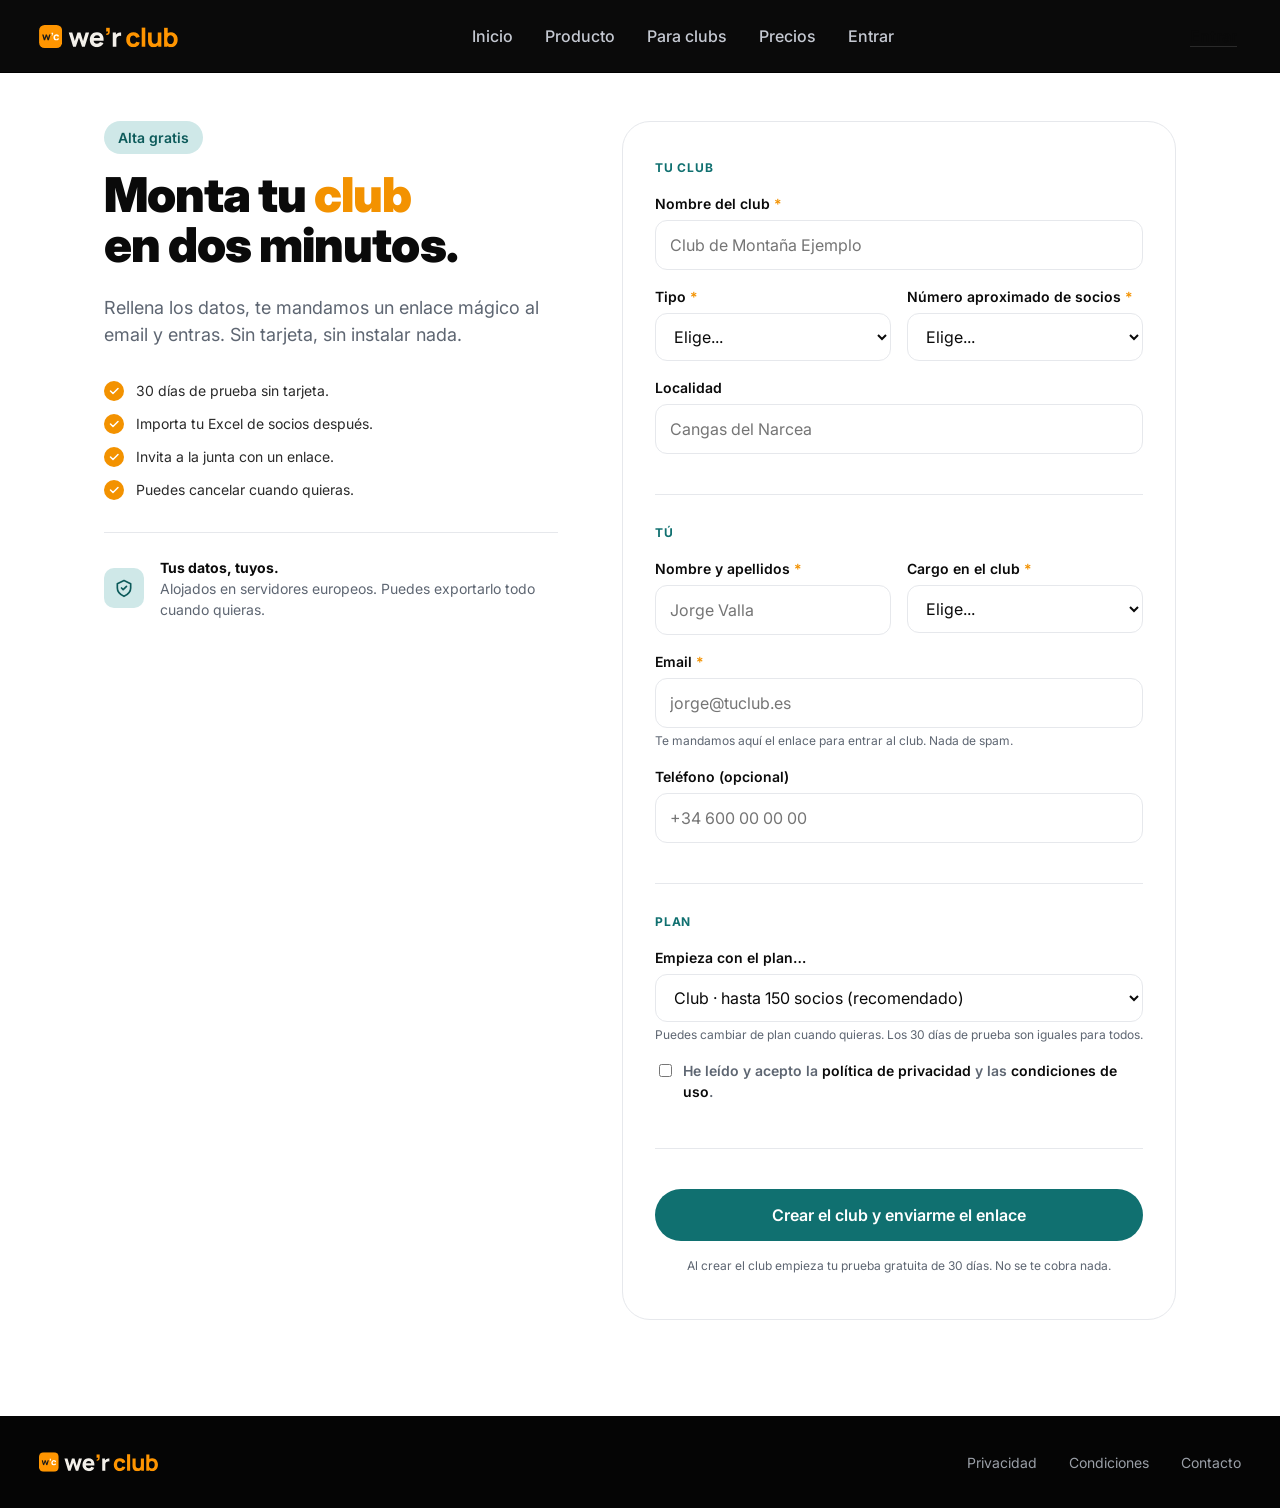
==== alta/index.html @ 2444fe01 "Primera versión del sitio comercial werclub.com Home, Producto (6 secciones: Socios, Material, Activ" ====
<!DOCTYPE html>
<html lang="es">
<head>
  <meta charset="UTF-8">
  <meta name="viewport" content="width=device-width, initial-scale=1">
  <title>Crea tu club — we'r club</title>
  <meta name="description" content="Crea tu club en we'r club en 2 minutos. Sin tarjeta, con 30 días gratis. Te mandamos el enlace mágico al email.">
  <meta name="robots" content="noindex, follow">
  <link rel="icon" type="image/svg+xml" href="/assets/favicon/favicon.svg">
  <link rel="icon" type="image/png" sizes="32x32" href="/assets/favicon/favicon-32.png">
  <link rel="icon" type="image/png" sizes="16x16" href="/assets/favicon/favicon-16.png">
  <link rel="shortcut icon" href="/assets/favicon/favicon.ico">
  <link rel="apple-touch-icon" href="/assets/favicon/apple-touch-icon.png">
  <link rel="manifest" href="/assets/favicon/site.webmanifest">
  <meta name="theme-color" content="#FF9500">
  <meta property="og:type" content="website">
  <meta property="og:site_name" content="we'r club">
  <meta property="og:image" content="https://werclub.com/assets/og-image.jpg">
  <meta property="og:image:width" content="1600">
  <meta property="og:image:height" content="1000">
  <meta name="twitter:card" content="summary_large_image">
  <link rel="preconnect" href="https://fonts.googleapis.com">
  <link rel="preconnect" href="https://fonts.gstatic.com" crossorigin>
  <link rel="stylesheet" href="https://fonts.googleapis.com/css2?family=Inter:wght@400;500;600;700;900&display=swap">
  <link rel="stylesheet" href="../css/main.css">
</head>
<body>

<header class="site-header">
  <div class="container nav">
    <a href="/" class="nav__logo">
      <span class="nav__logo-badge">wc</span>
      <span class="nav__logo-text"><b>we'r</b> <span>club</span></span>
    </a>
    <nav>
      <ul class="nav__links">
        <li><a href="/">Inicio</a></li>
        <li><a href="/producto/">Producto</a></li>
        <li><a href="/para-clubs/">Para clubs</a></li>
        <li><a href="/precios/">Precios</a></li>
        <li><a href="/entrar/">Entrar</a></li>
      </ul>
    </nav>
    <div class="nav__cta">
      <a href="/entrar/" class="btn btn--link">Entrar</a>
      <button class="nav__toggle" aria-label="Abrir menú">
        <svg viewBox="0 0 24 24" fill="none" stroke="currentColor" stroke-width="2.4" stroke-linecap="round"><path d="M4 7h16M4 12h16M4 17h16"/></svg>
      </button>
    </div>
  </div>
</header>

<main>
<section class="alta">
  <div class="container alta__grid">

    <aside class="alta__aside">
      <span class="chip">Alta gratis</span>
      <h1 class="alta__title">Monta tu <em>club</em><br>en dos minutos.</h1>
      <p class="alta__lead">Rellena los datos, te mandamos un enlace mágico al email y entras. Sin tarjeta, sin instalar nada.</p>
      <ul class="alta__bullets">
        <li>30 días de prueba sin tarjeta.</li>
        <li>Importa tu Excel de socios después.</li>
        <li>Invita a la junta con un enlace.</li>
        <li>Puedes cancelar cuando quieras.</li>
      </ul>
      <div class="alta__trust">
        <span class="alta__trust-icon">
          <svg viewBox="0 0 24 24" fill="none" stroke="currentColor" stroke-width="2" stroke-linecap="round" stroke-linejoin="round"><path d="M12 3l8 4v5c0 5-3.5 8-8 10-4.5-2-8-5-8-10V7l8-4z"/><path d="M9 12l2 2 4-4"/></svg>
        </span>
        <div class="alta__trust-body">
          <b>Tus datos, tuyos.</b>
          Alojados en servidores europeos. Puedes exportarlo todo cuando quieras.
        </div>
      </div>
    </aside>

    <form class="alta__form" id="alta-form" novalidate>

      <div class="alta__form-section">
        <span class="alta__form-eyebrow">Tu club</span>

        <div class="field">
          <label for="f-club-name">Nombre del club <span aria-hidden="true" style="color:var(--c-orange)">*</span></label>
          <input type="text" id="f-club-name" name="club_name" required placeholder="Club de Montaña Ejemplo" autocomplete="organization">
        </div>

        <div class="alta__field-row">
          <div class="field">
            <label for="f-club-type">Tipo <span aria-hidden="true" style="color:var(--c-orange)">*</span></label>
            <select id="f-club-type" name="club_type" required>
              <option value="">Elige...</option>
              <option value="montana">Montaña y naturaleza</option>
              <option value="deportivo">Deportivo</option>
              <option value="cultural">Peña y cultural</option>
              <option value="vecinal">Vecinal</option>
              <option value="otro">Otro</option>
            </select>
          </div>
          <div class="field">
            <label for="f-club-size">Número aproximado de socios <span aria-hidden="true" style="color:var(--c-orange)">*</span></label>
            <select id="f-club-size" name="club_size" required>
              <option value="">Elige...</option>
              <option value="xs">Menos de 30</option>
              <option value="s">30 a 80</option>
              <option value="m">80 a 150</option>
              <option value="l">Más de 150</option>
            </select>
          </div>
        </div>

        <div class="field">
          <label for="f-club-city">Localidad</label>
          <input type="text" id="f-club-city" name="club_city" placeholder="Cangas del Narcea" autocomplete="address-level2">
        </div>
      </div>

      <div class="alta__form-section">
        <span class="alta__form-eyebrow">Tú</span>

        <div class="alta__field-row">
          <div class="field">
            <label for="f-name">Nombre y apellidos <span aria-hidden="true" style="color:var(--c-orange)">*</span></label>
            <input type="text" id="f-name" name="name" required placeholder="Jorge Valla" autocomplete="name">
          </div>
          <div class="field">
            <label for="f-role">Cargo en el club <span aria-hidden="true" style="color:var(--c-orange)">*</span></label>
            <select id="f-role" name="role" required>
              <option value="">Elige...</option>
              <option value="tesoreria">Tesorería</option>
              <option value="presidencia">Presidencia</option>
              <option value="secretaria">Secretaría</option>
              <option value="junta">Junta directiva</option>
              <option value="otro">Otro</option>
            </select>
          </div>
        </div>

        <div class="field">
          <label for="f-email">Email <span aria-hidden="true" style="color:var(--c-orange)">*</span></label>
          <input type="email" id="f-email" name="email" required placeholder="jorge@tuclub.es" autocomplete="email">
          <p class="field__hint">Te mandamos aquí el enlace para entrar al club. Nada de spam.</p>
        </div>

        <div class="field">
          <label for="f-phone">Teléfono (opcional)</label>
          <input type="tel" id="f-phone" name="phone" placeholder="+34 600 00 00 00" autocomplete="tel">
        </div>
      </div>

      <div class="alta__form-section">
        <span class="alta__form-eyebrow">Plan</span>

        <div class="field">
          <label for="f-plan">Empieza con el plan…</label>
          <select id="f-plan" name="plan">
            <option value="pena">Peña · hasta 30 socios</option>
            <option value="club" selected>Club · hasta 150 socios (recomendado)</option>
            <option value="federacion">Federación · hablamos antes</option>
          </select>
          <p class="field__hint">Puedes cambiar de plan cuando quieras. Los 30 días de prueba son iguales para todos.</p>
        </div>

        <div class="field field--check">
          <input type="checkbox" id="f-rgpd" name="rgpd" required>
          <label for="f-rgpd">He leído y acepto la <a href="/legal/privacidad/">política de privacidad</a> y las <a href="/legal/condiciones/">condiciones de uso</a>.</label>
        </div>
      </div>

      <button type="submit" class="btn btn--primary alta__submit">Crear el club y enviarme el enlace</button>

      <div class="alta__error" id="alta-error" role="alert"></div>
      <div class="alta__success" id="alta-success" role="status"></div>

      <p class="alta__disclaimer">Al crear el club empieza tu prueba gratuita de 30 días. No se te cobra nada.</p>
    </form>

  </div>
</section>
</main>

<footer class="site-footer">
  <div class="container site-footer__row">
    <a href="/" class="nav__logo site-footer__logo">
      <span class="nav__logo-badge">wc</span>
      <span><b>we'r</b> club</span>
    </a>
    <ul class="site-footer__links">
      <li><a href="/legal/privacidad/">Privacidad</a></li>
      <li><a href="/legal/condiciones/">Condiciones</a></li>
      <li><a href="/legal/contacto/">Contacto</a></li>
    </ul>
  </div>
</footer>

<script src="../js/nav.js" defer></script>
<script src="../js/alta.js" defer></script>
</body>
</html>
---- css/main.css ----
@import url("tokens.css");

*, *::before, *::after { box-sizing: border-box; }
html { scroll-behavior: smooth; }
body {
  margin: 0;
  font-family: var(--ff-body);
  font-size: var(--fs-body);
  line-height: 1.5;
  color: var(--c-ink);
  background: var(--c-surface);
  -webkit-font-smoothing: antialiased;
  text-rendering: optimizeLegibility;
}
img, svg { display: block; max-width: 100%; }
a { color: var(--c-ink); text-decoration: none; }
a:hover { text-decoration: underline; text-underline-offset: 3px; }
button { font: inherit; cursor: pointer; border: none; background: none; color: inherit; }

.container {
  width: 100%;
  max-width: var(--container);
  margin: 0 auto;
  padding: 0 var(--s-5);
}

/* ---------- Header ---------- */
.site-header {
  position: sticky;
  top: 0;
  z-index: 50;
  background: var(--c-ink);
  color: #fff;
  border-bottom: 1px solid #000;
}
.nav {
  height: var(--nav-h);
  display: flex;
  align-items: center;
  justify-content: space-between;
  gap: var(--s-5);
}
.nav__logo {
  display: inline-block;
  width: 140px;
  height: 32px;
  background: url("/assets/logo/werclub-logo-horizontal-negativo.svg") no-repeat center left / contain;
  text-indent: -9999px;
  overflow: hidden;
  white-space: nowrap;
  color: var(--c-ink);
}
.nav__logo:hover { text-decoration: none; }
.nav__logo span, .nav__logo b { display: none; }

.site-footer__logo {
  background-image: url("/assets/logo/werclub-logo-horizontal-negativo.svg");
}

.nav__links {
  display: flex;
  align-items: center;
  gap: var(--s-6);
  list-style: none;
  margin: 0;
  padding: 0;
}
.nav__links a {
  color: #C5C9D2;
  font-weight: var(--fw-medium);
  position: relative;
  padding: 10px 0;
  transition: color 150ms ease;
}
.nav__links a:hover {
  color: #fff;
  text-decoration: none;
}
.nav__links a[aria-current="page"] {
  color: #fff;
}
.nav__links a[aria-current="page"]::after {
  content: "";
  position: absolute;
  left: 0;
  right: 0;
  bottom: 4px;
  height: 3px;
  background: var(--c-orange);
  border-radius: 2px;
}

.nav__cta { display: flex; align-items: center; gap: var(--s-4); }

.nav__toggle {
  display: none;
  width: 40px;
  height: 40px;
  align-items: center;
  justify-content: center;
  color: #fff;
}
.nav__toggle svg { width: 22px; height: 22px; }

/* ---------- Buttons ---------- */
.btn {
  display: inline-flex;
  align-items: center;
  justify-content: center;
  gap: var(--s-2);
  padding: 14px 22px;
  border-radius: var(--r-pill);
  font-weight: var(--fw-semi);
  font-size: 1rem;
  transition: background 150ms ease;
  white-space: nowrap;
}
.btn:hover { text-decoration: none; }
.btn--primary {
  background: var(--c-action);
  color: #fff;
}
.btn--primary:hover { background: var(--c-action-hover); }
.btn--link {
  color: var(--c-ink);
  font-weight: var(--fw-semi);
  text-decoration: underline;
  text-decoration-color: var(--c-ink-soft);
  text-underline-offset: 4px;
  padding: 14px 4px;
}
.btn--link:hover { text-decoration-color: var(--c-ink); }

/* ---------- Hero ---------- */
.hero {
  padding: var(--s-8) 0 var(--s-5);
}
.hero__grid {
  display: grid;
  grid-template-columns: 1.1fr 0.9fr;
  gap: var(--s-8);
  align-items: center;
}
.chip {
  display: inline-flex;
  align-items: center;
  padding: 6px 14px;
  border-radius: var(--r-pill);
  background: var(--c-chip-bg);
  color: var(--c-chip-ink);
  font-size: var(--fs-small);
  font-weight: var(--fw-semi);
  margin-bottom: var(--s-5);
}
.hero__title {
  font-family: var(--ff-display);
  font-size: var(--fs-display);
  font-weight: var(--fw-black);
  line-height: 1.04;
  letter-spacing: -0.02em;
  margin: 0 0 var(--s-5);
  color: var(--c-ink);
}
.hero__title em {
  color: var(--c-orange);
  font-style: normal;
}
.hero__lead {
  font-size: 1.125rem;
  color: var(--c-mute);
  max-width: 44ch;
  margin: 0 0 var(--s-7);
}
.hero__ctas {
  display: flex;
  align-items: center;
  gap: var(--s-5);
  flex-wrap: wrap;
}

/* ---------- Phone mockup ---------- */
.phone {
  justify-self: center;
  width: 320px;
  background: #111;
  border-radius: 38px;
  padding: 14px 10px 18px;
  box-shadow: var(--shadow-mockup);
  position: relative;
}
.phone::before {
  content: "";
  position: absolute;
  top: 10px;
  left: 50%;
  transform: translateX(-50%);
  width: 110px;
  height: 22px;
  background: #0a0a0a;
  border-radius: 14px;
  z-index: 2;
}
.phone__screen {
  background: #fff;
  border-radius: 26px;
  overflow: hidden;
  padding: 36px 14px 10px;
  display: flex;
  flex-direction: column;
  gap: 10px;
  min-height: 560px;
}
.phone__club {
  display: flex;
  align-items: center;
  gap: 8px;
  font-size: 11px;
}
.phone__club-badge {
  width: 28px;
  height: 28px;
  border-radius: 6px;
  background: var(--c-orange);
  color: #fff;
  font-weight: var(--fw-black);
  font-size: 11px;
  display: inline-flex;
  align-items: center;
  justify-content: center;
}
.phone__club-name { font-weight: var(--fw-bold); font-size: 12px; }
.phone__club-meta { color: var(--c-mute); font-size: 10px; }

.phone__hello {
  font-weight: var(--fw-black);
  font-size: 22px;
  letter-spacing: -0.02em;
  margin: 4px 0 0;
}
.phone__stats {
  display: grid;
  grid-template-columns: repeat(3, 1fr);
  gap: 8px;
  padding: 4px 0 10px;
  border-bottom: 1px solid var(--c-line);
}
.phone__stat b {
  display: block;
  font-size: 22px;
  font-weight: var(--fw-black);
  color: var(--c-orange);
  line-height: 1;
}
.phone__stat span { font-size: 9px; color: var(--c-mute); }

.phone__section-head {
  display: flex;
  align-items: center;
  justify-content: space-between;
  font-size: 10px;
  margin-top: 4px;
}
.phone__section-head b { font-size: 11px; letter-spacing: 0.04em; }
.phone__section-head a { color: var(--c-action); font-size: 10px; }

.phone__item {
  display: flex;
  align-items: center;
  gap: 8px;
  padding: 6px 0;
  border-bottom: 1px solid var(--c-line);
}
.phone__item-thumb {
  width: 32px;
  height: 32px;
  border-radius: 6px;
  background: var(--c-surface-2);
}
.phone__item-body { flex: 1; font-size: 11px; }
.phone__item-body b { display: block; font-weight: var(--fw-semi); }
.phone__item-body span { color: var(--c-mute); font-size: 9px; }
.phone__item-days { font-weight: var(--fw-bold); font-size: 11px; }

.phone__event {
  background: #0a0a0a;
  color: #fff;
  border-radius: 14px;
  padding: 12px;
  margin-top: 8px;
}
.phone__event-tag {
  display: inline-block;
  background: var(--c-orange);
  color: #fff;
  font-size: 9px;
  font-weight: var(--fw-bold);
  padding: 2px 8px;
  border-radius: 4px;
  letter-spacing: 0.04em;
}
.phone__event-title {
  font-weight: var(--fw-black);
  font-size: 16px;
  margin: 6px 0 2px;
  letter-spacing: -0.01em;
}
.phone__event-meta { font-size: 10px; opacity: 0.8; }
.phone__event-ctas { display: flex; gap: 6px; margin-top: 8px; }
.phone__event-ctas button {
  flex: 1;
  padding: 6px;
  border-radius: 6px;
  font-size: 10px;
  font-weight: var(--fw-semi);
  background: var(--c-orange);
  color: #fff;
}
.phone__event-ctas button + button { background: #fff; color: #0a0a0a; }

.phone__tabs {
  display: flex;
  justify-content: space-around;
  padding-top: 8px;
  margin-top: auto;
  border-top: 1px solid var(--c-line);
  font-size: 9px;
  color: var(--c-mute);
}
.phone__tabs span.active { color: var(--c-orange); font-weight: var(--fw-bold); }

/* ---------- Stats band ---------- */
.stats-band {
  background: var(--c-teal);
  color: #fff;
  padding: var(--s-7) 0;
}
.stats-band__grid {
  display: grid;
  grid-template-columns: repeat(3, 1fr);
  gap: var(--s-6);
}
.stats-band__n {
  font-size: clamp(2.25rem, 4.5vw, 3.75rem);
  font-weight: var(--fw-black);
  line-height: 1;
  letter-spacing: -0.02em;
}
.stats-band__label {
  margin-top: var(--s-3);
  font-size: 1rem;
  opacity: 0.9;
  max-width: 28ch;
}

/* ---------- Feature cards ---------- */
.features {
  padding: var(--s-9) 0 var(--s-7);
}
.features__grid {
  display: grid;
  grid-template-columns: repeat(3, 1fr);
  gap: var(--s-5);
}
.feature {
  background: var(--c-surface-2);
  border-radius: var(--r-xl);
  padding: var(--s-6);
}
.feature__icon {
  width: 56px;
  height: 56px;
  border-radius: 14px;
  display: inline-flex;
  align-items: center;
  justify-content: center;
  margin-bottom: var(--s-5);
  color: #fff;
}
.feature__icon svg { width: 28px; height: 28px; }
.feature--material .feature__icon { background: var(--c-orange); }
.feature--cuotas .feature__icon { background: var(--c-teal); }
.feature--comunidad .feature__icon { background: var(--c-ink); }
.feature__title {
  font-size: 1.5rem;
  font-weight: var(--fw-bold);
  margin: 0 0 var(--s-3);
  letter-spacing: -0.01em;
}
.feature__body {
  color: var(--c-mute);
  margin: 0 0 var(--s-4);
}
.feature__link {
  color: var(--c-ink);
  font-weight: var(--fw-semi);
  text-decoration: underline;
  text-decoration-color: var(--c-mute);
  text-underline-offset: 3px;
}
.feature__link:hover { text-decoration-color: var(--c-ink); }

/* ---------- Steps ---------- */
.steps {
  padding: var(--s-4) 0 var(--s-8);
}
.steps__title {
  font-size: var(--fs-h2);
  font-weight: var(--fw-black);
  letter-spacing: -0.01em;
  margin: 0 0 var(--s-6);
}
.steps__grid {
  display: grid;
  grid-template-columns: repeat(3, 1fr);
  gap: var(--s-5);
}
.step { display: flex; gap: var(--s-4); }
.step__num {
  flex-shrink: 0;
  width: 40px;
  height: 40px;
  border-radius: var(--r-pill);
  background: var(--c-surface-2);
  color: var(--c-ink);
  font-weight: var(--fw-black);
  display: inline-flex;
  align-items: center;
  justify-content: center;
}
.step__title {
  font-weight: var(--fw-bold);
  font-size: 1.125rem;
  margin: 0 0 var(--s-2);
}
.step__body { color: var(--c-mute); margin: 0; }

/* ---------- Footer CTA ---------- */
.footer-cta {
  background: var(--c-ink);
  color: #fff;
  padding: var(--s-8) 0;
}
.footer-cta__row {
  display: flex;
  align-items: center;
  justify-content: space-between;
  gap: var(--s-5);
}
.footer-cta__title {
  font-size: clamp(1.75rem, 3.5vw, 2.5rem);
  font-weight: var(--fw-black);
  letter-spacing: -0.02em;
  margin: 0;
}
.footer-cta__title em { color: var(--c-orange); font-style: normal; }

/* ---------- Footer legal ---------- */
.site-footer {
  background: #050505;
  color: #9A9FA7;
  padding: var(--s-6) 0;
  font-size: var(--fs-small);
}
.site-footer__row {
  display: flex;
  align-items: center;
  justify-content: space-between;
  gap: var(--s-5);
  flex-wrap: wrap;
}
.site-footer__links {
  display: flex;
  gap: var(--s-6);
  list-style: none;
  margin: 0;
  padding: 0;
}
.site-footer__links a { color: #9A9FA7; }
.site-footer__logo { color: #fff; width: 120px; height: 28px; }

/* ---------- Product page ---------- */
.product-hero {
  padding: var(--s-8) 0 var(--s-6);
  text-align: center;
}
.product-hero .chip { margin-bottom: var(--s-4); }
.product-hero__title {
  font-family: var(--ff-display);
  font-size: var(--fs-display);
  font-weight: var(--fw-black);
  line-height: 1.04;
  letter-spacing: -0.02em;
  margin: 0 0 var(--s-5);
}
.product-hero__title em { color: var(--c-orange); font-style: normal; }
.product-hero__lead {
  font-size: 1.125rem;
  color: var(--c-mute);
  max-width: 60ch;
  margin: 0 auto;
}

/* Product subnav */
.product-subnav {
  position: sticky;
  top: var(--nav-h);
  z-index: 40;
  background: var(--c-surface);
  border-bottom: 1px solid var(--c-line);
}
.product-subnav__inner {
  display: flex;
  justify-content: center;
  padding: var(--s-4) 0;
}
.product-subnav__list {
  display: flex;
  justify-content: center;
  gap: var(--s-7);
  list-style: none;
  margin: 0;
  padding: 0;
  flex-wrap: wrap;
}
.product-subnav__list a {
  color: var(--c-mute);
  font-weight: var(--fw-medium);
  font-size: var(--fs-small);
  letter-spacing: 0.02em;
  padding: 4px 2px;
  border-bottom: 2px solid transparent;
  transition: color 150ms, border-color 150ms;
}
.product-subnav__list a:hover {
  color: var(--c-ink);
  text-decoration: none;
}

/* Feature long-form sections */
.feat {
  padding: var(--s-9) 0;
  scroll-margin-top: calc(var(--nav-h) + 60px);
}
.feat--alt { background: var(--c-surface-2); }
.feat__grid {
  display: grid;
  grid-template-columns: 1fr 1fr;
  gap: var(--s-8);
  align-items: center;
}
.feat__visual { justify-self: center; display: flex; }
.feat--reverse .feat__text { order: 2; }

.feat__eyebrow {
  display: inline-block;
  font-size: var(--fs-small);
  font-weight: var(--fw-bold);
  letter-spacing: 0.08em;
  text-transform: uppercase;
  margin-bottom: var(--s-4);
}
.feat--orange .feat__eyebrow { color: var(--c-orange); }
.feat--teal   .feat__eyebrow { color: var(--c-teal); }
.feat--ink    .feat__eyebrow { color: var(--c-ink); }
.feat--cobalt .feat__eyebrow { color: var(--c-action); }

.feat__title {
  font-size: var(--fs-h1);
  font-weight: var(--fw-black);
  letter-spacing: -0.02em;
  margin: 0 0 var(--s-4);
}
.feat__lead {
  font-size: 1.125rem;
  color: var(--c-mute);
  margin: 0 0 var(--s-5);
}
.feat__list {
  list-style: none;
  margin: 0;
  padding: 0;
  display: flex;
  flex-direction: column;
  gap: var(--s-3);
}
.feat__list li {
  display: flex;
  gap: var(--s-3);
  align-items: start;
  font-size: 1rem;
  line-height: 1.5;
}
.feat__list li::before {
  content: "";
  flex-shrink: 0;
  width: 20px;
  height: 20px;
  margin-top: 3px;
  border-radius: 50%;
  background-color: var(--c-ink);
  background-image: url("data:image/svg+xml;utf8,<svg xmlns='http://www.w3.org/2000/svg' viewBox='0 0 24 24' fill='none' stroke='white' stroke-width='3' stroke-linecap='round' stroke-linejoin='round'><path d='M5 12l5 5L20 7'/></svg>");
  background-size: 12px;
  background-repeat: no-repeat;
  background-position: center;
}
.feat--orange .feat__list li::before { background-color: var(--c-orange); }
.feat--teal   .feat__list li::before { background-color: var(--c-teal); }
.feat--ink    .feat__list li::before { background-color: var(--c-ink); }
.feat--cobalt .feat__list li::before { background-color: var(--c-action); }

/* Visual: app shot (replica of real app screens) */
.appshot {
  width: 360px;
  height: 600px;
  background: #F2F3F5;
  border-radius: 28px;
  box-shadow: var(--shadow-mockup);
  overflow: hidden;
  display: flex;
  flex-direction: column;
  font-family: Inter, system-ui, sans-serif;
  color: #16181D;
}
.appshot__hdr {
  background: #16181D;
  color: #fff;
  padding: 18px 18px 30px;
  clip-path: polygon(0 0, 100% 0, 100% 84%, 0 100%);
  display: flex;
  flex-direction: column;
  gap: 14px;
}
.appshot__hdr-top {
  display: flex;
  align-items: center;
  justify-content: space-between;
}
.appshot__brand { display: flex; align-items: center; gap: 8px; }
.appshot__logo {
  width: 36px; height: 36px; border-radius: 10px;
  background: #FF9500; color: #16181D;
  display: inline-flex; align-items: center; justify-content: center;
  font-family: 'Barlow Condensed', sans-serif;
  font-weight: 800; font-size: 16px;
}
.appshot__name {
  font-family: 'Barlow Condensed', sans-serif;
  font-weight: 700; font-size: 14px;
  text-transform: uppercase; letter-spacing: 0.5px;
}
.appshot__bell {
  width: 32px; height: 32px; border-radius: 50%;
  background: #2A2E36;
  display: inline-flex; align-items: center; justify-content: center;
}
.appshot__h1 {
  margin: 0;
  font-family: 'Barlow Condensed', sans-serif;
  font-weight: 800; font-size: 32px; line-height: 0.95;
  text-transform: uppercase; letter-spacing: 0.5px;
}
.appshot__stats {
  display: grid; grid-template-columns: repeat(4, 1fr); gap: 6px;
}
.appshot__stat {
  display: flex; flex-direction: column; gap: 1px;
}
.appshot__stat b {
  font-family: 'Barlow Condensed', sans-serif;
  font-weight: 800; font-size: 24px; line-height: 1;
}
.appshot__stat b.accent { color: #FF9500; }
.appshot__stat span { font-size: 9px; color: #C5C9D2; }

.appshot__main {
  padding: 0 14px 14px;
  margin-top: -20px;
  display: flex;
  flex-direction: column;
  gap: 10px;
  flex: 1;
  overflow: hidden;
  position: relative;
  z-index: 1;
}
.appshot__card {
  background: #fff;
  border-radius: 18px;
  padding: 14px;
  box-shadow: 0 2px 10px rgba(22, 24, 29, 0.06);
  display: flex; flex-direction: column; gap: 10px;
}
.appshot__card-head {
  display: flex; align-items: center; justify-content: space-between;
}
.appshot__card-head h3 {
  margin: 0;
  font-family: 'Barlow Condensed', sans-serif;
  font-weight: 700; font-size: 15px;
  text-transform: uppercase; letter-spacing: 0.5px;
}
.appshot__card-head a {
  font-size: 11px; color: #16181D; font-weight: 600;
}

/* Material list items */
.appshot__piece {
  display: flex; gap: 10px; align-items: center;
}
.appshot__piece-icon {
  width: 42px; height: 42px; border-radius: 10px;
  background: #F2F3F5; flex-shrink: 0;
  display: inline-flex; align-items: center; justify-content: center;
  color: #5B6170;
}
.appshot__piece-icon svg { width: 20px; height: 20px; }
.appshot__piece-body { flex: 1; min-width: 0; }
.appshot__piece-row {
  display: flex; justify-content: space-between; align-items: baseline; gap: 6px;
}
.appshot__piece-name { font-weight: 600; font-size: 13px; }
.appshot__piece-days {
  font-family: 'Barlow Condensed', sans-serif;
  font-weight: 700; font-size: 14px;
}
.appshot__piece-bar { height: 5px; border-radius: 3px; background: #E4E6EA; overflow: hidden; margin-top: 4px; }
.appshot__piece-bar > span { display: block; height: 100%; background: #FF9500; }
.appshot__piece-due { font-size: 10px; color: #5B6170; margin-top: 3px; }

/* Cuotas — big state */
.appshot__cuota {
  text-align: center;
  padding: 8px 0 4px;
}
.appshot__cuota-state {
  display: inline-block;
  padding: 4px 12px;
  border-radius: 999px;
  background: #FFECCC;
  color: #8A4A00;
  font-family: 'Barlow Condensed', sans-serif;
  font-weight: 800;
  font-size: 12px;
  letter-spacing: 1px;
  margin-bottom: 8px;
}
.appshot__cuota-amount {
  font-family: 'Barlow Condensed', sans-serif;
  font-weight: 800;
  font-size: 44px;
  line-height: 1;
}
.appshot__cuota-due {
  font-size: 11px;
  color: #5B6170;
  margin-top: 6px;
}
.appshot__btn {
  background: #FF9500;
  color: #16181D;
  border-radius: 10px;
  padding: 11px;
  text-align: center;
  font-weight: 700;
  font-size: 13px;
  text-transform: none;
}
.appshot__history-row {
  display: flex; justify-content: space-between; align-items: center;
  font-size: 12px; padding: 4px 0;
}
.appshot__history-row b { font-family: 'Barlow Condensed', sans-serif; font-weight: 700; font-size: 14px; letter-spacing: 0.3px; }
.appshot__history-row .ok { color: #1F8A4C; font-weight: 700; font-size: 11px; }

/* Comunidad — mensajes */
.appshot__msg {
  display: flex; gap: 10px; padding: 4px 0;
}
.appshot__msg-avatar {
  width: 36px; height: 36px; border-radius: 50%;
  background: #FF9500; color: #16181D;
  display: inline-flex; align-items: center; justify-content: center;
  font-family: 'Barlow Condensed', sans-serif;
  font-weight: 800; font-size: 13px;
  flex-shrink: 0;
}
.appshot__msg-avatar--ink { background: #16181D; color: #fff; }
.appshot__msg-body { flex: 1; min-width: 0; }
.appshot__msg-head { display: flex; justify-content: space-between; align-items: baseline; }
.appshot__msg-from { font-weight: 700; font-size: 12px; }
.appshot__msg-date { font-size: 10px; color: #5B6170; }
.appshot__msg-text { font-size: 12px; color: #2A2E36; line-height: 1.35; margin-top: 2px; }
.appshot__chip {
  display: inline-block;
  background: #FF9500; color: #16181D;
  font-family: 'Barlow Condensed', sans-serif;
  font-weight: 800; font-size: 10px;
  padding: 1px 6px; border-radius: 4px;
  letter-spacing: 0.5px;
  margin-right: 6px;
  vertical-align: middle;
}

/* Actividades — detalle */
.appshot__act-meta {
  display: flex; gap: 6px; flex-wrap: wrap; margin-top: -4px;
}
.appshot__act-chip {
  display: inline-block;
  background: #F2F3F5;
  padding: 3px 8px;
  border-radius: 999px;
  font-size: 10px;
  font-weight: 600;
  color: #2A2E36;
}
.appshot__act-chip--ok { background: #D5F0E0; color: #0F6B3F; }
.appshot__act-row {
  display: flex; justify-content: space-between; align-items: start; gap: 8px;
  padding: 6px 0; border-top: 1px solid #ECEEF1; font-size: 12px;
}
.appshot__act-row:first-child { border-top: 0; padding-top: 0; }
.appshot__act-row span { color: #5B6170; flex-shrink: 0; }
.appshot__act-row b { font-weight: 600; text-align: right; }
.appshot__cars { display: flex; gap: 6px; }
.appshot__car { flex: 1; background: #F2F3F5; padding: 8px; border-radius: 8px; font-size: 10px; }
.appshot__car b { display: block; font-family: 'Barlow Condensed', sans-serif; font-weight: 700; font-size: 12px; letter-spacing: 0.3px; text-transform: uppercase; }
.appshot__car span { color: #5B6170; font-size: 10px; }

/* Visual: generic card (keep for other sections) */
.vcard {
  width: 340px;
  background: #fff;
  border-radius: var(--r-xl);
  box-shadow: var(--shadow-mockup);
  padding: var(--s-6);
  color: var(--c-ink);
}
.vcard__head {
  display: flex;
  align-items: center;
  gap: var(--s-3);
  padding-bottom: var(--s-4);
  border-bottom: 1px solid var(--c-line);
  margin-bottom: var(--s-4);
}
.vcard__badge {
  width: 44px;
  height: 44px;
  border-radius: 10px;
  display: inline-flex;
  align-items: center;
  justify-content: center;
  color: #fff;
}
.vcard__badge svg { width: 22px; height: 22px; }
.vcard__title { font-weight: var(--fw-bold); font-size: 1rem; margin: 0; line-height: 1.1; }
.vcard__sub { color: var(--c-mute); font-size: var(--fs-small); }

/* Material: QR card */
.qr-card { width: 340px; background: #fff; border-radius: var(--r-xl); box-shadow: var(--shadow-mockup); overflow: hidden; }
.qr-card__top { background: var(--c-orange); color: #fff; padding: var(--s-5); display: flex; align-items: center; gap: var(--s-4); }
.qr-card__qr {
  width: 72px; height: 72px; background: #fff; border-radius: 8px;
  background-image:
    linear-gradient(90deg, #000 20%, transparent 20%, transparent 24%, #000 24%, #000 40%, transparent 40%, transparent 48%, #000 48%, #000 60%, transparent 60%, transparent 68%, #000 68%, #000 76%, transparent 76%),
    linear-gradient(0deg, #000 20%, transparent 20%, transparent 32%, #000 32%, #000 44%, transparent 44%, transparent 60%, #000 60%, #000 72%, transparent 72%);
  background-size: 100% 100%;
  background-position: center;
  background-repeat: no-repeat;
  position: relative;
}
.qr-card__qr::before, .qr-card__qr::after {
  content: ""; position: absolute; width: 18px; height: 18px; border: 4px solid #000;
  background: #fff;
}
.qr-card__qr::before { top: 4px; left: 4px; }
.qr-card__qr::after { top: 4px; right: 4px; }
.qr-card__code { font-weight: var(--fw-black); font-size: 1.125rem; letter-spacing: 0.04em; }
.qr-card__kind { font-size: var(--fs-small); opacity: 0.9; }
.qr-card__body { padding: var(--s-5); }
.qr-card__row { display: flex; justify-content: space-between; padding: var(--s-2) 0; font-size: var(--fs-small); border-bottom: 1px dashed var(--c-line); }
.qr-card__row:last-of-type { border-bottom: 0; }
.qr-card__row b { color: var(--c-ink); }
.qr-card__row span { color: var(--c-mute); }
.qr-card__status {
  margin-top: var(--s-3);
  display: inline-block;
  padding: 4px 10px;
  border-radius: var(--r-pill);
  background: var(--c-chip-bg);
  color: var(--c-chip-ink);
  font-size: var(--fs-tiny);
  font-weight: var(--fw-bold);
}

/* Cuotas: tesorería card */
.tesor { width: 360px; background: #fff; border-radius: var(--r-xl); box-shadow: var(--shadow-mockup); padding: var(--s-5); }
.tesor__title { font-weight: var(--fw-bold); font-size: 1rem; margin: 0 0 var(--s-4); display: flex; justify-content: space-between; align-items: center; }
.tesor__title span { font-size: var(--fs-tiny); color: var(--c-mute); font-weight: var(--fw-medium); letter-spacing: 0.04em; }
.tesor__row { display: flex; align-items: center; gap: var(--s-3); padding: var(--s-3) 0; border-bottom: 1px solid var(--c-line); font-size: var(--fs-small); }
.tesor__row:last-child { border-bottom: 0; }
.tesor__avatar { width: 32px; height: 32px; border-radius: 50%; background: var(--c-surface-2); color: var(--c-ink); font-weight: var(--fw-bold); display: inline-flex; align-items: center; justify-content: center; font-size: 0.75rem; flex-shrink: 0; }
.tesor__name { flex: 1; font-weight: var(--fw-semi); }
.tesor__amount { font-weight: var(--fw-bold); }
.tesor__state { font-size: var(--fs-tiny); padding: 2px 8px; border-radius: var(--r-pill); font-weight: var(--fw-bold); }
.tesor__state--ok { background: #D5F0E0; color: #0F6B3F; }
.tesor__state--pend { background: #FDE6C7; color: #8A4A00; }
.tesor__foot { margin-top: var(--s-4); padding-top: var(--s-4); border-top: 1px solid var(--c-line); display: flex; justify-content: space-between; font-size: var(--fs-small); }
.tesor__foot b { color: var(--c-teal); font-size: 1.125rem; font-weight: var(--fw-black); }

/* Comunidad: aviso + chat */
.com-stack { display: flex; flex-direction: column; gap: var(--s-4); width: 340px; }
.com-notice { background: var(--c-ink); color: #fff; border-radius: var(--r-xl); padding: var(--s-5); box-shadow: var(--shadow-mockup); }
.com-notice__tag { display: inline-block; background: var(--c-orange); color: #fff; font-size: var(--fs-tiny); font-weight: var(--fw-bold); padding: 3px 10px; border-radius: 4px; letter-spacing: 0.04em; margin-bottom: var(--s-3); }
.com-notice__title { font-weight: var(--fw-black); font-size: 1.125rem; margin: 0 0 var(--s-2); letter-spacing: -0.01em; }
.com-notice__body { font-size: var(--fs-small); opacity: 0.85; margin: 0; }
.com-notice__foot { margin-top: var(--s-3); font-size: var(--fs-tiny); opacity: 0.6; }
.com-chat { background: #fff; border-radius: var(--r-xl); padding: var(--s-5); box-shadow: var(--shadow-mockup); }
.com-chat__head { display: flex; align-items: center; gap: var(--s-2); font-size: var(--fs-small); color: var(--c-mute); margin-bottom: var(--s-3); }
.com-chat__head b { color: var(--c-ink); font-weight: var(--fw-bold); }
.com-chat__msg { background: var(--c-surface-2); border-radius: 14px 14px 14px 4px; padding: 10px 12px; font-size: var(--fs-small); margin-bottom: var(--s-2); max-width: 85%; }
.com-chat__msg--me { background: var(--c-chip-bg); color: var(--c-chip-ink); border-radius: 14px 14px 4px 14px; margin-left: auto; max-width: 70%; }
.com-chat__name { font-weight: var(--fw-bold); font-size: var(--fs-tiny); color: var(--c-mute); margin-bottom: 2px; }

/* Actividades: salida card */
.sal { width: 340px; background: #fff; border-radius: var(--r-xl); box-shadow: var(--shadow-mockup); overflow: hidden; }
.sal__hero { background: linear-gradient(135deg, #0C5A5A 0%, #167070 100%); color: #fff; padding: var(--s-5); }
.sal__date { font-size: var(--fs-tiny); letter-spacing: 0.08em; text-transform: uppercase; opacity: 0.9; margin-bottom: var(--s-3); }
.sal__title { font-weight: var(--fw-black); font-size: 1.5rem; margin: 0 0 var(--s-2); letter-spacing: -0.01em; }
.sal__meta { font-size: var(--fs-small); opacity: 0.9; }
.sal__body { padding: var(--s-5); }
.sal__row { display: flex; justify-content: space-between; align-items: center; font-size: var(--fs-small); padding: var(--s-2) 0; }
.sal__row b { font-weight: var(--fw-bold); }
.sal__cars { display: flex; gap: var(--s-2); margin: var(--s-3) 0; }
.sal__car {
  flex: 1; padding: 8px 10px; border-radius: var(--r-md);
  background: var(--c-surface-2); font-size: var(--fs-tiny);
}
.sal__car b { display: block; font-size: var(--fs-small); color: var(--c-ink); }
.sal__car span { color: var(--c-mute); }
.sal__cta {
  width: 100%;
  padding: 10px;
  border-radius: var(--r-pill);
  background: var(--c-action);
  color: #fff;
  font-weight: var(--fw-semi);
  font-size: var(--fs-small);
  margin-top: var(--s-3);
  display: inline-flex;
  align-items: center;
  justify-content: center;
}

/* ---------- Para clubs page ---------- */
.p4c-hero {
  padding: var(--s-8) 0 var(--s-6);
  text-align: center;
}
.p4c-hero .chip { margin-bottom: var(--s-4); }
.p4c-hero__title {
  font-family: var(--ff-display);
  font-size: var(--fs-display);
  font-weight: var(--fw-black);
  line-height: 1.04;
  letter-spacing: -0.02em;
  margin: 0 0 var(--s-5);
}
.p4c-hero__title em { color: var(--c-orange); font-style: normal; }
.p4c-hero__lead {
  font-size: 1.125rem;
  color: var(--c-mute);
  max-width: 60ch;
  margin: 0 auto;
}

.p4c-section {
  padding: var(--s-9) 0;
}
.p4c-section--alt { background: var(--c-surface-2); }
.p4c-section__head {
  text-align: center;
  margin-bottom: var(--s-7);
}
.p4c-section__eyebrow {
  display: inline-block;
  font-size: var(--fs-small);
  font-weight: var(--fw-bold);
  letter-spacing: 0.08em;
  text-transform: uppercase;
  color: var(--c-teal);
  margin-bottom: var(--s-3);
}
.p4c-section__title {
  font-size: var(--fs-h1);
  font-weight: var(--fw-black);
  letter-spacing: -0.02em;
  margin: 0 0 var(--s-3);
}
.p4c-section__lead {
  color: var(--c-mute);
  font-size: 1.0625rem;
  max-width: 60ch;
  margin: 0 auto;
}

/* Grid of club types */
.club-types {
  display: grid;
  grid-template-columns: repeat(2, 1fr);
  gap: var(--s-5);
}
.club-type {
  background: var(--c-surface);
  border: 1px solid var(--c-line);
  border-radius: var(--r-xl);
  padding: var(--s-6);
  display: flex;
  flex-direction: column;
  gap: var(--s-4);
  transition: border-color 150ms, transform 150ms;
}
.club-type:hover { border-color: var(--c-ink-soft); }
.club-type__icon {
  width: 56px;
  height: 56px;
  border-radius: 14px;
  display: inline-flex;
  align-items: center;
  justify-content: center;
  color: #fff;
}
.club-type__icon svg { width: 28px; height: 28px; }
.club-type--mountain .club-type__icon { background: var(--c-teal); }
.club-type--sport    .club-type__icon { background: var(--c-orange); }
.club-type--culture  .club-type__icon { background: var(--c-ink); }
.club-type--neigh    .club-type__icon { background: var(--c-action); }
.club-type__title {
  font-size: 1.5rem;
  font-weight: var(--fw-bold);
  margin: 0;
  letter-spacing: -0.01em;
}
.club-type__lead {
  color: var(--c-mute);
  margin: 0;
}
.club-type__tags {
  display: flex;
  flex-wrap: wrap;
  gap: var(--s-2);
  margin-top: auto;
}
.club-type__tag {
  background: var(--c-surface-2);
  color: var(--c-ink-soft);
  font-size: var(--fs-small);
  font-weight: var(--fw-semi);
  padding: 5px 11px;
  border-radius: var(--r-pill);
}

/* Roles band */
.roles {
  display: grid;
  grid-template-columns: repeat(4, 1fr);
  gap: var(--s-5);
}
.role {
  display: flex;
  flex-direction: column;
  gap: var(--s-3);
}
.role__icon {
  width: 48px;
  height: 48px;
  border-radius: 12px;
  background: var(--c-surface-2);
  color: var(--c-ink);
  display: inline-flex;
  align-items: center;
  justify-content: center;
}
.role__icon svg { width: 24px; height: 24px; }
.role__title {
  font-weight: var(--fw-bold);
  font-size: 1.125rem;
  margin: 0;
  letter-spacing: -0.01em;
}
.role__body {
  color: var(--c-mute);
  font-size: var(--fs-small);
  margin: 0;
  line-height: 1.5;
}
.role__list {
  list-style: none;
  margin: 0;
  padding: 0;
  display: flex;
  flex-direction: column;
  gap: 6px;
  font-size: var(--fs-small);
  color: var(--c-ink-soft);
}
.role__list li {
  display: flex;
  gap: 6px;
  align-items: start;
}
.role__list li::before {
  content: "·";
  color: var(--c-orange);
  font-weight: var(--fw-black);
  flex-shrink: 0;
}

/* Compare — antes/después */
.compare {
  display: grid;
  grid-template-columns: 1fr auto 1fr;
  gap: var(--s-5);
  align-items: stretch;
}
.compare__col {
  padding: var(--s-6);
  border-radius: var(--r-xl);
  display: flex;
  flex-direction: column;
  gap: var(--s-4);
}
.compare__col--before {
  background: var(--c-surface);
  border: 1px solid var(--c-line);
  color: var(--c-mute);
}
.compare__col--after {
  background: var(--c-ink);
  color: #fff;
}
.compare__label {
  font-size: var(--fs-small);
  font-weight: var(--fw-bold);
  letter-spacing: 0.08em;
  text-transform: uppercase;
  opacity: 0.7;
}
.compare__title {
  font-size: 1.5rem;
  font-weight: var(--fw-black);
  letter-spacing: -0.01em;
  margin: 0;
}
.compare__col--after .compare__title em {
  color: var(--c-orange);
  font-style: normal;
}
.compare__list {
  list-style: none;
  margin: 0;
  padding: 0;
  display: flex;
  flex-direction: column;
  gap: var(--s-3);
}
.compare__list li {
  display: flex;
  gap: var(--s-3);
  align-items: start;
  font-size: 1rem;
  line-height: 1.4;
}
.compare__col--before .compare__list li::before {
  content: "";
  width: 20px; height: 20px; flex-shrink: 0; margin-top: 2px;
  border-radius: 50%; background: var(--c-line);
  background-image: url("data:image/svg+xml;utf8,<svg xmlns='http://www.w3.org/2000/svg' viewBox='0 0 24 24' fill='none' stroke='%235E6672' stroke-width='3' stroke-linecap='round'><path d='M6 6l12 12M18 6L6 18'/></svg>");
  background-size: 12px;
  background-repeat: no-repeat;
  background-position: center;
}
.compare__col--after .compare__list li::before {
  content: "";
  width: 20px; height: 20px; flex-shrink: 0; margin-top: 2px;
  border-radius: 50%; background: var(--c-orange);
  background-image: url("data:image/svg+xml;utf8,<svg xmlns='http://www.w3.org/2000/svg' viewBox='0 0 24 24' fill='none' stroke='white' stroke-width='3' stroke-linecap='round' stroke-linejoin='round'><path d='M5 12l5 5L20 7'/></svg>");
  background-size: 12px;
  background-repeat: no-repeat;
  background-position: center;
}
.compare__arrow {
  align-self: center;
  width: 48px; height: 48px;
  border-radius: 50%;
  background: var(--c-orange);
  color: #fff;
  display: inline-flex;
  align-items: center;
  justify-content: center;
}
.compare__arrow svg { width: 22px; height: 22px; }

/* ---------- Precios page ---------- */
.prc-hero {
  padding: var(--s-8) 0 var(--s-6);
  text-align: center;
}
.prc-hero .chip { margin-bottom: var(--s-4); }
.prc-hero__title {
  font-family: var(--ff-display);
  font-size: var(--fs-display);
  font-weight: var(--fw-black);
  line-height: 1.04;
  letter-spacing: -0.02em;
  margin: 0 0 var(--s-5);
}
.prc-hero__title em { color: var(--c-orange); font-style: normal; }
.prc-hero__lead {
  font-size: 1.125rem;
  color: var(--c-mute);
  max-width: 60ch;
  margin: 0 auto;
}

/* Plans */
.plans {
  padding: var(--s-5) 0 var(--s-8);
}
.plans__grid {
  display: grid;
  grid-template-columns: repeat(3, 1fr);
  gap: var(--s-5);
  align-items: stretch;
}
.plan {
  background: var(--c-surface);
  border: 1px solid var(--c-line);
  border-radius: var(--r-xl);
  padding: var(--s-6);
  display: flex;
  flex-direction: column;
  gap: var(--s-4);
  position: relative;
}
.plan--featured {
  background: var(--c-ink);
  color: #fff;
  border-color: var(--c-ink);
  transform: translateY(-8px);
  box-shadow: 0 16px 48px rgba(10, 10, 10, 0.18);
}
.plan__badge {
  position: absolute;
  top: -12px;
  left: 50%;
  transform: translateX(-50%);
  background: var(--c-orange);
  color: #fff;
  font-size: var(--fs-tiny);
  font-weight: var(--fw-bold);
  letter-spacing: 0.08em;
  text-transform: uppercase;
  padding: 5px 14px;
  border-radius: var(--r-pill);
}
.plan__name {
  font-size: 1.5rem;
  font-weight: var(--fw-black);
  letter-spacing: -0.01em;
  margin: 0;
}
.plan__who {
  color: var(--c-mute);
  font-size: var(--fs-small);
  margin: 0;
}
.plan--featured .plan__who { color: #B8BEC7; }

.plan__price {
  padding: var(--s-4) 0;
  border-top: 1px solid var(--c-line);
  border-bottom: 1px solid var(--c-line);
}
.plan--featured .plan__price {
  border-top-color: #2A2E36;
  border-bottom-color: #2A2E36;
}
.plan__price-main {
  font-family: var(--ff-display);
  font-weight: var(--fw-black);
  font-size: 2.5rem;
  line-height: 1;
  letter-spacing: -0.02em;
}
.plan__price-main .cur { color: var(--c-mute); font-size: 1.5rem; margin-right: 4px; }
.plan--featured .plan__price-main .cur { color: #8A8F9C; }
.plan__price-sub { color: var(--c-mute); font-size: var(--fs-small); margin-top: 6px; }
.plan--featured .plan__price-sub { color: #B8BEC7; }
.plan__price-note {
  display: inline-block;
  margin-top: var(--s-2);
  padding: 3px 10px;
  border-radius: var(--r-pill);
  background: var(--c-chip-bg);
  color: var(--c-chip-ink);
  font-size: var(--fs-tiny);
  font-weight: var(--fw-bold);
}

.plan__list {
  list-style: none;
  margin: 0;
  padding: 0;
  display: flex;
  flex-direction: column;
  gap: var(--s-2);
  flex: 1;
}
.plan__list li {
  display: flex;
  gap: var(--s-2);
  align-items: start;
  font-size: var(--fs-small);
  line-height: 1.5;
}
.plan__list li::before {
  content: "";
  flex-shrink: 0;
  width: 18px;
  height: 18px;
  margin-top: 2px;
  border-radius: 50%;
  background-color: var(--c-orange);
  background-image: url("data:image/svg+xml;utf8,<svg xmlns='http://www.w3.org/2000/svg' viewBox='0 0 24 24' fill='none' stroke='white' stroke-width='3' stroke-linecap='round' stroke-linejoin='round'><path d='M5 12l5 5L20 7'/></svg>");
  background-size: 10px;
  background-repeat: no-repeat;
  background-position: center;
}
.plan__cta {
  width: 100%;
  margin-top: var(--s-3);
}
.plan--featured .btn--primary {
  background: var(--c-orange);
  color: #fff;
}
.plan--featured .btn--primary:hover {
  background: var(--c-orange-hover);
}
.plan--featured .btn--outline {
  background: transparent;
  color: #fff;
  border: 1px solid #fff;
}

/* Compare table */
.cmp {
  padding: var(--s-8) 0;
  background: var(--c-surface-2);
}
.cmp__head {
  text-align: center;
  margin-bottom: var(--s-6);
}
.cmp__title {
  font-size: var(--fs-h1);
  font-weight: var(--fw-black);
  letter-spacing: -0.01em;
  margin: 0 0 var(--s-3);
}
.cmp__sub { color: var(--c-mute); margin: 0; }
.cmp__wrap { overflow-x: auto; }
.cmp__table {
  width: 100%;
  min-width: 720px;
  border-collapse: collapse;
  background: #fff;
  border-radius: var(--r-xl);
  overflow: hidden;
  box-shadow: 0 1px 2px rgba(10, 10, 10, 0.04);
}
.cmp__table thead th {
  background: var(--c-ink);
  color: #fff;
  padding: var(--s-4) var(--s-5);
  text-align: center;
  font-weight: var(--fw-bold);
  font-size: var(--fs-small);
  letter-spacing: 0.04em;
  text-transform: uppercase;
}
.cmp__table thead th:first-child { text-align: left; }
.cmp__table tbody th {
  text-align: left;
  padding: var(--s-4) var(--s-5);
  font-weight: var(--fw-semi);
  font-size: var(--fs-small);
  border-top: 1px solid var(--c-line);
}
.cmp__table td {
  text-align: center;
  padding: var(--s-4) var(--s-5);
  border-top: 1px solid var(--c-line);
  font-size: var(--fs-small);
  color: var(--c-ink-soft);
}
.cmp__table .check {
  display: inline-flex;
  width: 20px; height: 20px;
  border-radius: 50%;
  background: var(--c-orange);
  color: #fff;
  align-items: center;
  justify-content: center;
}
.cmp__table .check svg { width: 12px; height: 12px; }
.cmp__table .dash { color: var(--c-line); font-size: 1.125rem; font-weight: var(--fw-bold); }
.cmp__table .highlight { background: #FFF6EC; }

/* FAQ */
.faq {
  padding: var(--s-8) 0;
}
.faq__head { text-align: center; margin-bottom: var(--s-6); }
.faq__title {
  font-size: var(--fs-h1);
  font-weight: var(--fw-black);
  letter-spacing: -0.01em;
  margin: 0;
}
.faq__list {
  max-width: 820px;
  margin: 0 auto;
}
.faq__item {
  border-bottom: 1px solid var(--c-line);
}
.faq__item[open] summary { color: var(--c-ink); }
.faq__q {
  display: flex;
  justify-content: space-between;
  align-items: center;
  gap: var(--s-4);
  padding: var(--s-5) 0;
  cursor: pointer;
  font-weight: var(--fw-bold);
  font-size: 1.0625rem;
  letter-spacing: -0.01em;
  list-style: none;
}
.faq__q::-webkit-details-marker { display: none; }
.faq__q::after {
  content: "";
  width: 20px;
  height: 20px;
  flex-shrink: 0;
  background-image: url("data:image/svg+xml;utf8,<svg xmlns='http://www.w3.org/2000/svg' viewBox='0 0 24 24' fill='none' stroke='%230A0A0A' stroke-width='2.4' stroke-linecap='round' stroke-linejoin='round'><path d='M6 9l6 6 6-6'/></svg>");
  background-size: 18px;
  background-repeat: no-repeat;
  background-position: center;
  transition: transform 150ms ease;
}
.faq__item[open] .faq__q::after { transform: rotate(180deg); }
.faq__a {
  color: var(--c-mute);
  font-size: 1rem;
  padding: 0 0 var(--s-5);
  margin: 0;
  max-width: 68ch;
}

/* ---------- Legal pages ---------- */
.legal {
  padding: var(--s-7) 0 var(--s-9);
}
.legal__hero {
  text-align: center;
  padding-bottom: var(--s-6);
  border-bottom: 1px solid var(--c-line);
  margin-bottom: var(--s-7);
}
.legal__hero .chip { margin-bottom: var(--s-4); }
.legal__title {
  font-size: clamp(2rem, 4vw, 3rem);
  font-weight: var(--fw-black);
  letter-spacing: -0.02em;
  margin: 0 0 var(--s-3);
}
.legal__updated { color: var(--c-mute); font-size: var(--fs-small); margin: 0; }
.legal__body {
  max-width: 760px;
  margin: 0 auto;
  font-size: 1.0625rem;
  line-height: 1.7;
  color: var(--c-ink-soft);
}
.legal__body h2 {
  font-size: 1.5rem;
  font-weight: var(--fw-bold);
  letter-spacing: -0.01em;
  color: var(--c-ink);
  margin: var(--s-7) 0 var(--s-4);
  scroll-margin-top: calc(var(--nav-h) + 20px);
}
.legal__body h3 {
  font-size: 1.125rem;
  font-weight: var(--fw-bold);
  color: var(--c-ink);
  margin: var(--s-5) 0 var(--s-3);
}
.legal__body p, .legal__body ul { margin: 0 0 var(--s-4); }
.legal__body ul { padding-left: var(--s-5); }
.legal__body li { margin-bottom: var(--s-2); }
.legal__body strong, .legal__body b { color: var(--c-ink); font-weight: var(--fw-bold); }
.legal__body a { text-decoration: underline; text-underline-offset: 3px; color: var(--c-action); }
.legal__index {
  background: var(--c-surface-2);
  border-radius: var(--r-lg);
  padding: var(--s-5);
  margin-bottom: var(--s-7);
}
.legal__index-title {
  font-size: var(--fs-small);
  font-weight: var(--fw-bold);
  letter-spacing: 0.08em;
  text-transform: uppercase;
  color: var(--c-mute);
  margin: 0 0 var(--s-3);
}
.legal__index ol {
  margin: 0;
  padding-left: var(--s-5);
  color: var(--c-ink);
  columns: 2;
  column-gap: var(--s-6);
}
.legal__index li { margin-bottom: 6px; font-size: var(--fs-small); break-inside: avoid; }
.legal__index a { color: var(--c-ink); font-weight: var(--fw-medium); text-decoration: none; }
.legal__index a:hover { text-decoration: underline; color: var(--c-action); }
.legal__placeholder {
  background: #FFF6EC;
  border: 1px dashed var(--c-orange);
  color: var(--c-ink);
  padding: 2px 8px;
  border-radius: 4px;
  font-weight: var(--fw-semi);
  font-size: 0.95em;
}

/* Contact page */
.contact {
  padding: var(--s-7) 0 var(--s-9);
}
.contact__grid {
  max-width: 1000px;
  margin: 0 auto;
  display: grid;
  grid-template-columns: 1fr 1.2fr;
  gap: var(--s-7);
  align-items: start;
}
.contact__info h2 {
  font-size: 1.75rem;
  font-weight: var(--fw-black);
  margin: 0 0 var(--s-4);
  letter-spacing: -0.01em;
}
.contact__info p {
  color: var(--c-mute);
  margin: 0 0 var(--s-6);
  font-size: 1.0625rem;
}
.contact__methods {
  display: flex;
  flex-direction: column;
  gap: var(--s-4);
}
.contact__method {
  display: flex;
  gap: var(--s-3);
  align-items: start;
}
.contact__method-icon {
  width: 40px;
  height: 40px;
  border-radius: 10px;
  background: var(--c-surface-2);
  color: var(--c-ink);
  display: inline-flex;
  align-items: center;
  justify-content: center;
  flex-shrink: 0;
}
.contact__method-icon svg { width: 20px; height: 20px; }
.contact__method b { display: block; font-weight: var(--fw-bold); font-size: 1rem; margin-bottom: 2px; }
.contact__method span { color: var(--c-mute); font-size: var(--fs-small); }
.contact__method a { color: var(--c-ink); font-weight: var(--fw-semi); }

.contact__form {
  background: var(--c-surface-2);
  border-radius: var(--r-xl);
  padding: var(--s-6);
}
.contact__form-title {
  font-size: 1.25rem;
  font-weight: var(--fw-bold);
  margin: 0 0 var(--s-5);
  letter-spacing: -0.01em;
}
.field { margin-bottom: var(--s-4); }
.field label {
  display: block;
  font-weight: var(--fw-semi);
  font-size: var(--fs-small);
  margin-bottom: 6px;
}
.field input, .field textarea, .field select {
  width: 100%;
  padding: 12px 14px;
  border-radius: var(--r-md);
  border: 1px solid var(--c-line);
  font: inherit;
  background: #fff;
  color: var(--c-ink);
}
.field textarea { min-height: 120px; resize: vertical; }
.field input:focus, .field textarea:focus, .field select:focus {
  outline: 2px solid var(--c-action);
  outline-offset: -1px;
  border-color: var(--c-action);
}
.field__hint { font-size: var(--fs-tiny); color: var(--c-mute); margin-top: 4px; }
.field--check { display: flex; gap: var(--s-2); align-items: start; font-size: var(--fs-small); color: var(--c-mute); }
.field--check input { width: auto; margin-top: 4px; }

/* ---------- Entrar (login mágico) ---------- */
.login {
  padding: var(--s-9) 0;
  background: var(--c-surface-2);
  min-height: calc(100vh - var(--nav-h));
  display: flex;
  align-items: center;
}
.login__wrap {
  max-width: 980px;
  margin: 0 auto;
  display: grid;
  grid-template-columns: 1.1fr 0.9fr;
  gap: var(--s-7);
  align-items: center;
}
.login__card {
  background: var(--c-surface);
  border-radius: var(--r-xl);
  padding: var(--s-7);
  box-shadow: var(--shadow-card);
}
.login__card .chip { margin-bottom: var(--s-4); }
.login__title {
  font-family: var(--ff-display);
  font-size: clamp(1.75rem, 3.2vw, 2.5rem);
  font-weight: var(--fw-black);
  letter-spacing: -0.02em;
  line-height: 1.04;
  margin: 0 0 var(--s-3);
}
.login__title em { color: var(--c-orange); font-style: normal; }
.login__lead {
  color: var(--c-mute);
  margin: 0 0 var(--s-5);
}
.login__form .field { margin-bottom: var(--s-4); }
.login__submit { width: 100%; }
.login__disclaimer {
  text-align: center;
  color: var(--c-mute);
  font-size: var(--fs-small);
  margin: var(--s-5) 0 0;
  padding-top: var(--s-5);
  border-top: 1px solid var(--c-line);
}
.login__link {
  color: var(--c-action);
  font-weight: var(--fw-semi);
  text-decoration: underline;
  text-underline-offset: 3px;
}

.login__aside {
  display: flex;
  flex-direction: column;
  gap: var(--s-5);
}
.login__perk {
  display: flex;
  gap: var(--s-3);
  align-items: start;
}
.login__perk-icon {
  width: 40px; height: 40px;
  border-radius: 10px;
  background: var(--c-surface);
  color: var(--c-ink);
  display: inline-flex; align-items: center; justify-content: center;
  flex-shrink: 0;
}
.login__perk-icon svg { width: 20px; height: 20px; }
.login__perk b { display: block; font-weight: var(--fw-bold); font-size: 1rem; margin-bottom: 2px; color: var(--c-ink); }
.login__perk span { color: var(--c-mute); font-size: var(--fs-small); }

/* ---------- Alta (self-service) ---------- */
.alta {
  padding: var(--s-7) 0 var(--s-9);
}
.alta__grid {
  max-width: 1120px;
  margin: 0 auto;
  display: grid;
  grid-template-columns: 0.9fr 1.1fr;
  gap: var(--s-8);
  align-items: start;
}
.alta__aside {
  position: sticky;
  top: calc(var(--nav-h) + var(--s-5));
}
.alta__aside .chip { margin-bottom: var(--s-4); }
.alta__title {
  font-family: var(--ff-display);
  font-size: clamp(2rem, 4vw, 3rem);
  font-weight: var(--fw-black);
  letter-spacing: -0.02em;
  line-height: 1.04;
  margin: 0 0 var(--s-5);
}
.alta__title em { color: var(--c-orange); font-style: normal; }
.alta__lead {
  font-size: 1.125rem;
  color: var(--c-mute);
  margin: 0 0 var(--s-6);
}
.alta__bullets {
  list-style: none;
  margin: 0;
  padding: 0;
  display: flex;
  flex-direction: column;
  gap: var(--s-3);
}
.alta__bullets li {
  display: flex;
  gap: var(--s-3);
  align-items: start;
  font-size: var(--fs-small);
  color: var(--c-ink-soft);
}
.alta__bullets li::before {
  content: "";
  width: 20px;
  height: 20px;
  flex-shrink: 0;
  margin-top: 1px;
  border-radius: 50%;
  background-color: var(--c-orange);
  background-image: url("data:image/svg+xml;utf8,<svg xmlns='http://www.w3.org/2000/svg' viewBox='0 0 24 24' fill='none' stroke='white' stroke-width='3' stroke-linecap='round' stroke-linejoin='round'><path d='M5 12l5 5L20 7'/></svg>");
  background-size: 12px;
  background-repeat: no-repeat;
  background-position: center;
}
.alta__trust {
  margin-top: var(--s-6);
  padding-top: var(--s-5);
  border-top: 1px solid var(--c-line);
  display: flex;
  gap: var(--s-4);
  align-items: center;
}
.alta__trust-icon {
  width: 40px; height: 40px;
  border-radius: 10px;
  background: var(--c-chip-bg);
  color: var(--c-chip-ink);
  display: inline-flex; align-items: center; justify-content: center;
  flex-shrink: 0;
}
.alta__trust-icon svg { width: 20px; height: 20px; }
.alta__trust-body { font-size: var(--fs-small); color: var(--c-mute); }
.alta__trust-body b { color: var(--c-ink); font-weight: var(--fw-bold); display: block; }

.alta__form {
  background: var(--c-surface);
  border: 1px solid var(--c-line);
  border-radius: var(--r-xl);
  padding: var(--s-6);
}
.alta__form-section {
  padding-bottom: var(--s-5);
  margin-bottom: var(--s-5);
  border-bottom: 1px solid var(--c-line);
}
.alta__form-section:last-of-type { border-bottom: 0; padding-bottom: 0; margin-bottom: var(--s-3); }
.alta__form-eyebrow {
  display: inline-block;
  font-size: var(--fs-tiny);
  font-weight: var(--fw-bold);
  letter-spacing: 0.08em;
  text-transform: uppercase;
  color: var(--c-teal);
  margin-bottom: var(--s-4);
}
.alta__field-row {
  display: grid;
  grid-template-columns: 1fr 1fr;
  gap: var(--s-4);
}
.alta__submit {
  width: 100%;
  margin-top: var(--s-4);
}
.alta__disclaimer {
  font-size: var(--fs-tiny);
  color: var(--c-mute);
  text-align: center;
  margin-top: var(--s-4);
}
.alta__error, .alta__success {
  padding: var(--s-4);
  border-radius: var(--r-md);
  font-size: var(--fs-small);
  margin-top: var(--s-4);
  display: none;
}
.alta__error { background: #FEE4E2; color: #991B1B; border: 1px solid #FCA5A5; }
.alta__success { background: #DCFCE7; color: #166534; border: 1px solid #86EFAC; }
.alta__error.is-visible, .alta__success.is-visible { display: block; }

/* Página "Enviada" */
.sent {
  padding: var(--s-9) 0;
  text-align: center;
}
.sent__wrap {
  max-width: 560px;
  margin: 0 auto;
}
.sent__icon {
  width: 88px; height: 88px;
  border-radius: 50%;
  background: var(--c-chip-bg);
  color: var(--c-teal);
  display: inline-flex;
  align-items: center;
  justify-content: center;
  margin-bottom: var(--s-5);
}
.sent__icon svg { width: 44px; height: 44px; }
.sent__title {
  font-family: var(--ff-display);
  font-size: clamp(2rem, 4vw, 2.75rem);
  font-weight: var(--fw-black);
  letter-spacing: -0.02em;
  margin: 0 0 var(--s-4);
}
.sent__title em { color: var(--c-orange); font-style: normal; }
.sent__lead {
  font-size: 1.125rem;
  color: var(--c-mute);
  margin: 0 0 var(--s-6);
}
.sent__email {
  display: inline-block;
  background: var(--c-surface-2);
  border-radius: var(--r-pill);
  padding: 6px 14px;
  font-weight: var(--fw-bold);
  color: var(--c-ink);
  margin: 0 4px;
}
.sent__steps {
  background: var(--c-surface-2);
  border-radius: var(--r-xl);
  padding: var(--s-6);
  margin: var(--s-7) auto 0;
  text-align: left;
}
.sent__steps h2 {
  font-size: var(--fs-small);
  font-weight: var(--fw-bold);
  letter-spacing: 0.08em;
  text-transform: uppercase;
  color: var(--c-mute);
  margin: 0 0 var(--s-4);
}
.sent__steps ol {
  margin: 0;
  padding-left: 0;
  list-style: none;
  counter-reset: s;
  display: flex;
  flex-direction: column;
  gap: var(--s-3);
}
.sent__steps li {
  counter-increment: s;
  display: flex;
  gap: var(--s-3);
  align-items: start;
}
.sent__steps li::before {
  content: counter(s);
  width: 28px; height: 28px;
  flex-shrink: 0;
  border-radius: 50%;
  background: var(--c-ink);
  color: #fff;
  font-weight: var(--fw-black);
  font-size: var(--fs-small);
  display: inline-flex;
  align-items: center;
  justify-content: center;
}

/* ---------- Responsive ---------- */
@media (max-width: 920px) {
  .hero { padding: var(--s-7) 0; }
  .hero__grid { grid-template-columns: 1fr; gap: var(--s-7); }
  .features__grid { grid-template-columns: 1fr; }
  .steps__grid { grid-template-columns: 1fr; }
  .stats-band__grid { grid-template-columns: 1fr; gap: var(--s-5); }
  .footer-cta__row { flex-direction: column; align-items: flex-start; }
  .feat { padding: var(--s-7) 0; }
  .feat__grid { grid-template-columns: 1fr; gap: var(--s-6); }
  .feat--reverse .feat__text { order: 1; }
  .feat__visual { order: 2; }
  .product-subnav__list { gap: var(--s-4); }
}

@media (max-width: 720px) {
  .nav__links, .nav__cta .btn { display: none; }
  .nav__toggle { display: inline-flex; }
  .phone { display: none; }
  .hero__title { font-size: clamp(2.25rem, 9vw, 3rem); }
  .hero__lead { font-size: 1rem; }
  .product-hero { padding: var(--s-6) 0 var(--s-5); }
  .vcard, .qr-card, .tesor, .com-stack, .sal, .appshot { width: 100%; max-width: 360px; }
  .club-types { grid-template-columns: 1fr; }
  .roles { grid-template-columns: 1fr 1fr; gap: var(--s-5); }
  .compare { grid-template-columns: 1fr; }
  .compare__arrow { transform: rotate(90deg); margin: 0 auto; }
}

@media (max-width: 920px) {
  .plans__grid { grid-template-columns: 1fr; gap: var(--s-6); }
  .plan--featured { transform: none; }
  .contact__grid { grid-template-columns: 1fr; }
  .legal__index ol { columns: 1; }
  .alta__grid { grid-template-columns: 1fr; gap: var(--s-6); }
  .alta__aside { position: static; }
  .alta__field-row { grid-template-columns: 1fr; }
  .login__wrap { grid-template-columns: 1fr; gap: var(--s-6); max-width: 480px; }
}

@media (max-width: 480px) {
  .roles { grid-template-columns: 1fr; }
}
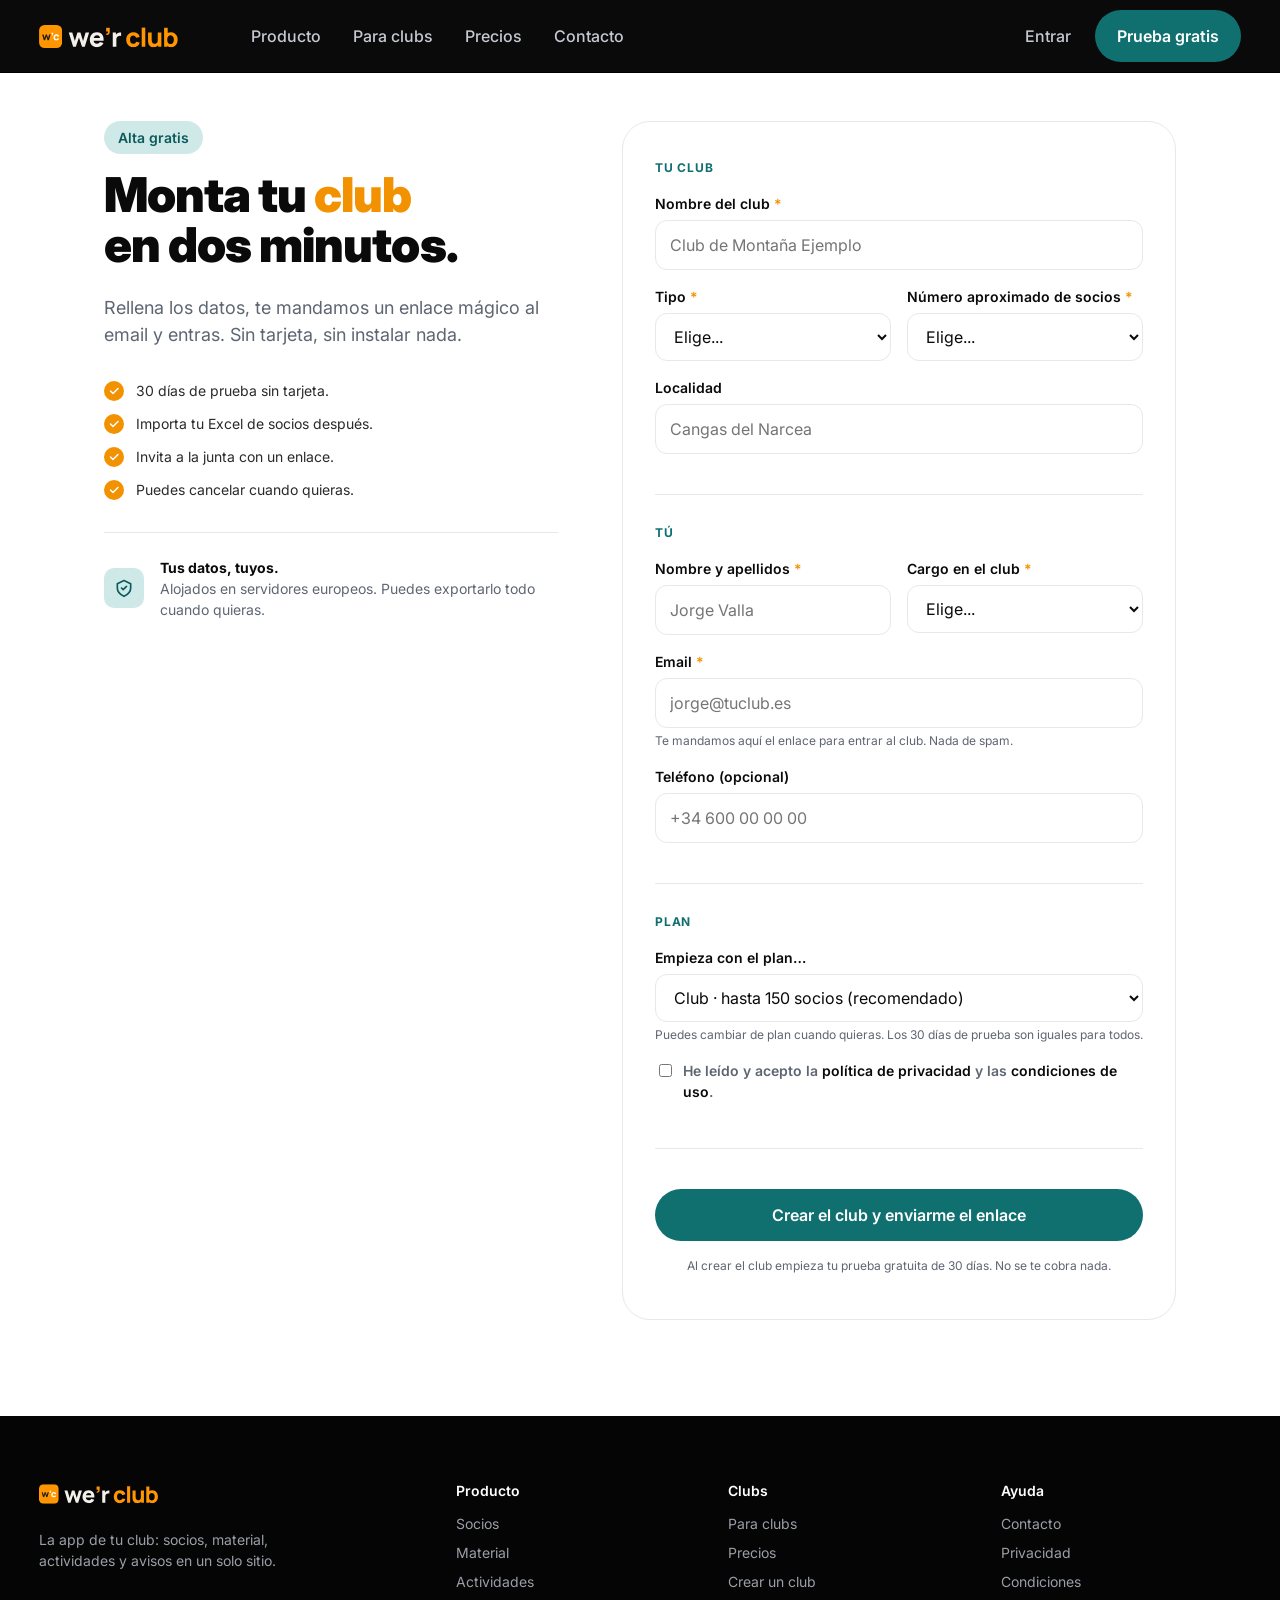
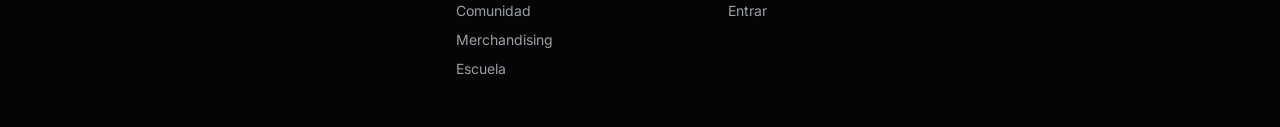
==== commit b5477b84: "Reestructura la web: parciales compartidos, contacto en la raíz y nueva navegación - Cabecera, pie y" ====
--- a/alta/index.html
+++ b/alta/index.html
@@ -6,6 +6,7 @@
   <title>Crea tu club — we'r club</title>
   <meta name="description" content="Crea tu club en we'r club en 2 minutos. Sin tarjeta, con 30 días gratis. Te mandamos el enlace mágico al email.">
   <meta name="robots" content="noindex, follow">
+<!-- partial:head -->
   <link rel="icon" type="image/svg+xml" href="/assets/favicon/favicon.svg">
   <link rel="icon" type="image/png" sizes="32x32" href="/assets/favicon/favicon-32.png">
   <link rel="icon" type="image/png" sizes="16x16" href="/assets/favicon/favicon-16.png">
@@ -22,35 +23,36 @@
   <link rel="preconnect" href="https://fonts.googleapis.com">
   <link rel="preconnect" href="https://fonts.gstatic.com" crossorigin>
   <link rel="stylesheet" href="https://fonts.googleapis.com/css2?family=Inter:wght@400;500;600;700;900&display=swap">
-  <link rel="stylesheet" href="../css/main.css">
+  <link rel="stylesheet" href="/css/main.css">
+<!-- /partial:head -->
 </head>
 <body>
 
+<!-- partial:header -->
+<a class="skip-link" href="#contenido">Saltar al contenido</a>
 <header class="site-header">
   <div class="container nav">
-    <a href="/" class="nav__logo">
-      <span class="nav__logo-badge">wc</span>
-      <span class="nav__logo-text"><b>we'r</b> <span>club</span></span>
-    </a>
-    <nav>
+    <a href="/" class="nav__logo" aria-label="we'r club, ir al inicio"></a>
+    <nav class="nav__menu" id="nav-menu" aria-label="Principal">
       <ul class="nav__links">
-        <li><a href="/">Inicio</a></li>
         <li><a href="/producto/">Producto</a></li>
         <li><a href="/para-clubs/">Para clubs</a></li>
         <li><a href="/precios/">Precios</a></li>
-        <li><a href="/entrar/">Entrar</a></li>
-      </ul>
-    </nav>
-    <div class="nav__cta">
-      <a href="/entrar/" class="btn btn--link">Entrar</a>
-      <button class="nav__toggle" aria-label="Abrir menú">
-        <svg viewBox="0 0 24 24" fill="none" stroke="currentColor" stroke-width="2.4" stroke-linecap="round"><path d="M4 7h16M4 12h16M4 17h16"/></svg>
-      </button>
-    </div>
+        <li><a href="/contacto/">Contacto</a></li>
+      </ul>
+      <div class="nav__actions">
+        <a href="/entrar/" class="nav__login">Entrar</a>
+        <a href="/alta/" class="btn btn--primary">Prueba gratis</a>
+      </div>
+    </nav>
+    <button class="nav__toggle" type="button" aria-label="Abrir menú" aria-expanded="false" aria-controls="nav-menu">
+      <svg viewBox="0 0 24 24" fill="none" stroke="currentColor" stroke-width="2.4" stroke-linecap="round" aria-hidden="true"><path d="M4 7h16M4 12h16M4 17h16"/></svg>
+    </button>
   </div>
 </header>
-
-<main>
+<!-- /partial:header -->
+
+<main id="contenido">
 <section class="alta">
   <div class="container alta__grid">
 
@@ -179,21 +181,46 @@
 </section>
 </main>
 
+<!-- partial:footer -->
 <footer class="site-footer">
-  <div class="container site-footer__row">
-    <a href="/" class="nav__logo site-footer__logo">
-      <span class="nav__logo-badge">wc</span>
-      <span><b>we'r</b> club</span>
-    </a>
-    <ul class="site-footer__links">
-      <li><a href="/legal/privacidad/">Privacidad</a></li>
-      <li><a href="/legal/condiciones/">Condiciones</a></li>
-      <li><a href="/legal/contacto/">Contacto</a></li>
-    </ul>
+  <div class="container site-footer__grid">
+    <div class="site-footer__brand">
+      <a href="/" class="nav__logo site-footer__logo" aria-label="we'r club, ir al inicio"></a>
+      <p>La app de tu club: socios, material, actividades y avisos en un solo sitio.</p>
+    </div>
+    <nav class="site-footer__col" aria-label="Producto">
+      <p class="site-footer__title">Producto</p>
+      <ul>
+        <li><a href="/producto/#socios">Socios</a></li>
+        <li><a href="/producto/#material">Material</a></li>
+        <li><a href="/producto/#actividades">Actividades</a></li>
+        <li><a href="/producto/#comunidad">Comunidad</a></li>
+        <li><a href="/producto/#merchandising">Merchandising</a></li>
+        <li><a href="/producto/#escuela">Escuela</a></li>
+      </ul>
+    </nav>
+    <nav class="site-footer__col" aria-label="Clubs">
+      <p class="site-footer__title">Clubs</p>
+      <ul>
+        <li><a href="/para-clubs/">Para clubs</a></li>
+        <li><a href="/precios/">Precios</a></li>
+        <li><a href="/alta/">Crear un club</a></li>
+        <li><a href="/entrar/">Entrar</a></li>
+      </ul>
+    </nav>
+    <nav class="site-footer__col" aria-label="Ayuda y legal">
+      <p class="site-footer__title">Ayuda</p>
+      <ul>
+        <li><a href="/contacto/">Contacto</a></li>
+        <li><a href="/legal/privacidad/">Privacidad</a></li>
+        <li><a href="/legal/condiciones/">Condiciones</a></li>
+      </ul>
+    </nav>
   </div>
 </footer>
-
-<script src="../js/nav.js" defer></script>
-<script src="../js/alta.js" defer></script>
+<script src="/js/nav.js" defer></script>
+<!-- /partial:footer -->
+
+<script src="/js/alta.js" defer></script>
 </body>
 </html>
--- a/css/main.css
+++ b/css/main.css
@@ -51,10 +51,27 @@
   color: var(--c-ink);
 }
 .nav__logo:hover { text-decoration: none; }
-.nav__logo span, .nav__logo b { display: none; }
-
-.site-footer__logo {
-  background-image: url("/assets/logo/werclub-logo-horizontal-negativo.svg");
+
+.skip-link {
+  position: absolute;
+  left: var(--s-4);
+  top: -100px;
+  z-index: 100;
+  background: var(--c-surface);
+  color: var(--c-ink);
+  padding: var(--s-2) var(--s-4);
+  border-radius: var(--r-sm);
+  font-weight: var(--fw-semi);
+}
+.skip-link:focus { top: var(--s-3); }
+
+.nav__menu {
+  flex: 1;
+  display: flex;
+  align-items: center;
+  justify-content: space-between;
+  gap: var(--s-6);
+  margin-left: var(--s-7);
 }
 
 .nav__links {
@@ -65,6 +82,10 @@
   margin: 0;
   padding: 0;
 }
+
+.nav__actions { display: flex; align-items: center; gap: var(--s-5); }
+.nav__login { color: #C5C9D2; font-weight: var(--fw-medium); }
+.nav__login:hover { color: #fff; text-decoration: none; }
 .nav__links a {
   color: #C5C9D2;
   font-weight: var(--fw-medium);
@@ -90,8 +111,6 @@
   border-radius: 2px;
 }
 
-.nav__cta { display: flex; align-items: center; gap: var(--s-4); }
-
 .nav__toggle {
   display: none;
   width: 40px;
@@ -130,6 +149,12 @@
   padding: 14px 4px;
 }
 .btn--link:hover { text-decoration-color: var(--c-ink); }
+.btn--outline {
+  background: transparent;
+  color: var(--c-ink);
+  box-shadow: inset 0 0 0 1.5px var(--c-ink);
+}
+.btn--outline:hover { background: var(--c-ink); color: #fff; }
 
 /* ---------- Hero ---------- */
 .hero {
@@ -399,9 +424,85 @@
 }
 .feature__link:hover { text-decoration-color: var(--c-ink); }
 
+/* ---------- Home: módulos ---------- */
+.modules {
+  display: grid;
+  grid-template-columns: repeat(3, 1fr);
+  gap: var(--s-5);
+}
+.module {
+  display: flex;
+  flex-direction: column;
+  gap: var(--s-3);
+  padding: var(--s-6);
+  border: 1px solid var(--c-line);
+  border-radius: var(--r-xl);
+  color: var(--c-ink);
+  transition: border-color 150ms ease;
+}
+.module:hover { text-decoration: none; border-color: var(--c-ink-soft); }
+.module__icon {
+  width: 48px;
+  height: 48px;
+  border-radius: 12px;
+  display: inline-flex;
+  align-items: center;
+  justify-content: center;
+  color: #fff;
+}
+.module__icon svg { width: 24px; height: 24px; }
+.module__icon--orange { background: var(--c-orange); }
+.module__icon--teal   { background: var(--c-teal); }
+.module__icon--ink    { background: var(--c-ink); }
+.module__icon--cobalt { background: var(--c-cobalt); }
+.module__title { margin: var(--s-2) 0 0; font-size: 1.25rem; font-weight: var(--fw-bold); letter-spacing: -0.01em; }
+.module__body { margin: 0; color: var(--c-mute); }
+
+/* ---------- Home: para quién ---------- */
+.audience {
+  display: grid;
+  grid-template-columns: 1fr 1fr;
+  gap: var(--s-8);
+  align-items: center;
+}
+.audience__lead { color: var(--c-mute); font-size: 1.0625rem; margin: 0 0 var(--s-4); max-width: 46ch; }
+.audience .btn--link { padding-left: 0; }
+.audience__list {
+  list-style: none;
+  margin: 0;
+  padding: 0;
+  display: grid;
+  grid-template-columns: 1fr 1fr;
+  gap: var(--s-4);
+}
+.audience__list li {
+  background: var(--c-surface);
+  border-radius: var(--r-lg);
+  padding: var(--s-5);
+  display: flex;
+  flex-direction: column;
+  gap: var(--s-1);
+}
+.audience__list b { font-weight: var(--fw-bold); }
+.audience__list span { color: var(--c-mute); font-size: var(--fs-small); }
+
+/* ---------- Home: avance de precios ---------- */
+.price-teaser {
+  background: var(--c-surface-2);
+  padding: var(--s-7) 0;
+}
+.price-teaser__row {
+  display: flex;
+  align-items: center;
+  justify-content: space-between;
+  gap: var(--s-6);
+}
+.price-teaser__title { margin: 0 0 var(--s-2); font-size: var(--fs-h2); font-weight: var(--fw-black); letter-spacing: -0.01em; }
+.price-teaser__lead { margin: 0; color: var(--c-mute); max-width: 56ch; }
+
 /* ---------- Steps ---------- */
 .steps {
-  padding: var(--s-4) 0 var(--s-8);
+  padding: var(--s-9) 0;
 }
 .steps__title {
   font-size: var(--fs-h2);
@@ -461,22 +562,29 @@
   padding: var(--s-6) 0;
   font-size: var(--fs-small);
 }
-.site-footer__row {
-  display: flex;
-  align-items: center;
-  justify-content: space-between;
-  gap: var(--s-5);
-  flex-wrap: wrap;
-}
-.site-footer__links {
-  display: flex;
+.site-footer { padding: var(--s-8) 0 var(--s-7); }
+.site-footer__grid {
+  display: grid;
+  grid-template-columns: 1.6fr repeat(3, 1fr);
   gap: var(--s-6);
+}
+.site-footer__brand p { margin: var(--s-4) 0 0; max-width: 32ch; }
+.site-footer__title {
+  margin: 0 0 var(--s-3);
+  color: #fff;
+  font-weight: var(--fw-semi);
+}
+.site-footer__col ul {
   list-style: none;
   margin: 0;
   padding: 0;
-}
-.site-footer__links a { color: #9A9FA7; }
-.site-footer__logo { color: #fff; width: 120px; height: 28px; }
+  display: flex;
+  flex-direction: column;
+  gap: var(--s-2);
+}
+.site-footer__col a { color: #9A9FA7; }
+.site-footer__col a:hover { color: #fff; }
+.site-footer__logo { width: 120px; height: 28px; }
 
 /* ---------- Product page ---------- */
 .product-hero {
@@ -1935,11 +2043,40 @@
   .feat--reverse .feat__text { order: 1; }
   .feat__visual { order: 2; }
   .product-subnav__list { gap: var(--s-4); }
+  .modules { grid-template-columns: 1fr 1fr; }
+  .audience { grid-template-columns: 1fr; gap: var(--s-6); }
+  .price-teaser__row { flex-direction: column; align-items: flex-start; }
+}
+
+@media (max-width: 900px) {
+  .nav { position: relative; }
+  .nav__toggle { display: inline-flex; }
+  .nav__menu {
+    display: none;
+    position: absolute;
+    top: var(--nav-h);
+    left: 0;
+    right: 0;
+    margin: 0;
+    padding: var(--s-4) var(--s-5) var(--s-6);
+    background: var(--c-ink);
+    border-top: 1px solid #1F2228;
+    flex-direction: column;
+    align-items: stretch;
+    gap: var(--s-5);
+  }
+  .nav__menu.is-open { display: flex; }
+  .nav__links { flex-direction: column; align-items: stretch; gap: 0; }
+  .nav__links a { display: block; padding: var(--s-3) 0; font-size: 1.125rem; }
+  .nav__links a[aria-current="page"]::after { display: none; }
+  .nav__links a[aria-current="page"] { color: var(--c-orange); }
+  .nav__actions { flex-direction: column; align-items: stretch; gap: var(--s-3); }
+  .nav__login { padding: var(--s-3) 0; font-size: 1.125rem; }
+  .site-footer__grid { grid-template-columns: 1fr 1fr; }
+  .site-footer__brand { grid-column: 1 / -1; }
 }
 
 @media (max-width: 720px) {
-  .nav__links, .nav__cta .btn { display: none; }
-  .nav__toggle { display: inline-flex; }
   .phone { display: none; }
   .hero__title { font-size: clamp(2.25rem, 9vw, 3rem); }
   .hero__lead { font-size: 1rem; }
@@ -1962,6 +2099,10 @@
   .login__wrap { grid-template-columns: 1fr; gap: var(--s-6); max-width: 480px; }
 }
 
+@media (max-width: 560px) {
+  .modules, .audience__list { grid-template-columns: 1fr; }
+}
+
 @media (max-width: 480px) {
   .roles { grid-template-columns: 1fr; }
 }
